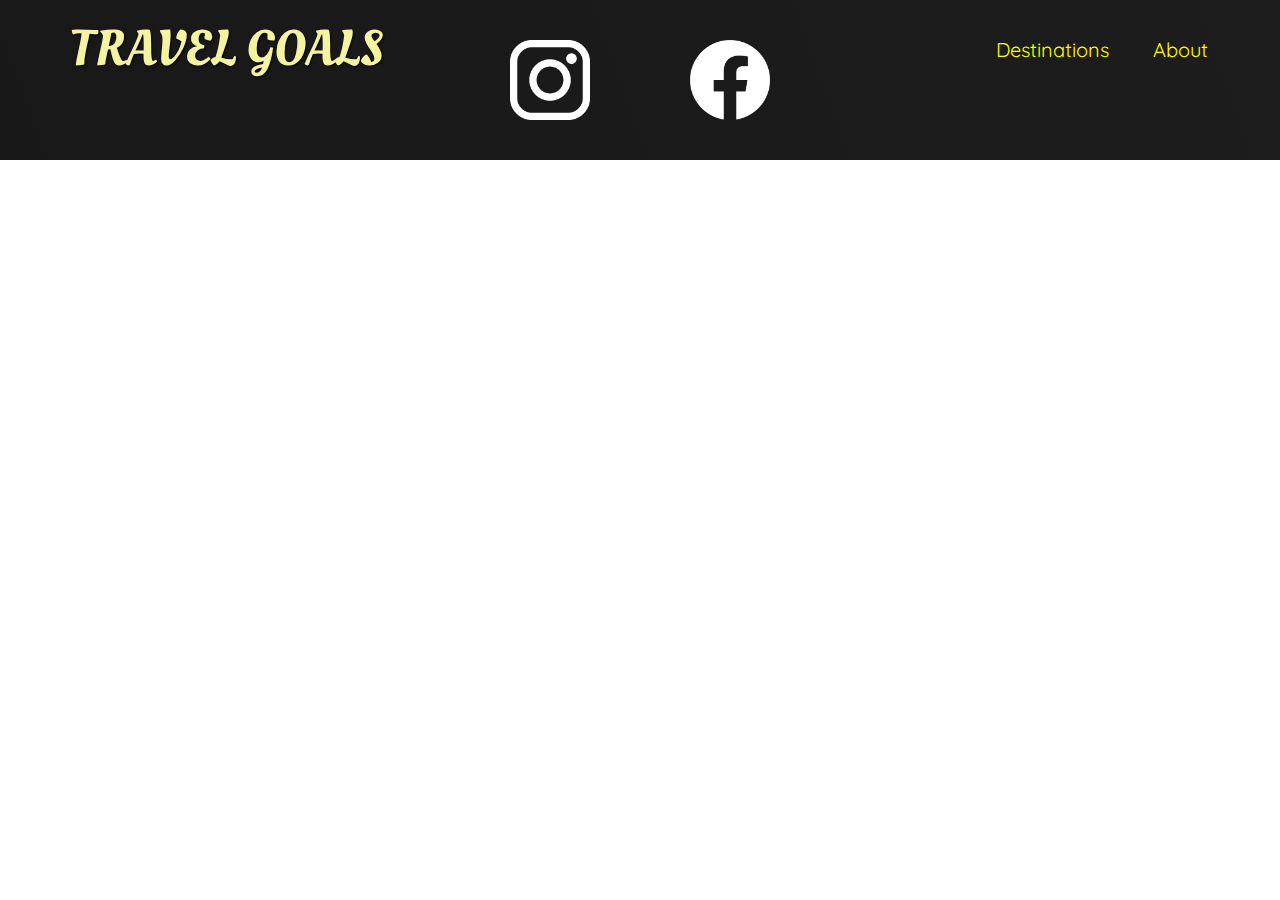
==== places.html @ 2ed45830 "started working on places.html and created places.css" ====
<!DOCTYPE html>
<html lang="en">
<head>
    <meta charset="UTF-8">
    <link
    href="https://fonts.googleapis.com/css2?family=Raleway:wght@700&family=Oleo+Script:wght@700&family=Quicksand:wght@300;500;700&display=swap"
    rel="stylesheet"/>
    <link rel="stylesheet" href="shared.css">
    <link rel="stylesheet" href="places.css">
    <title>Travel Goals</title>
</head>
<body>
    <header>
    <div id="page-logo">
        <a href="/index.html">Travel Goals</a>
    </div>
        <nav>
            <ul>
                <li><a href="/places.html">Destinations</a></li>
                <li><a href="">About</a></li>
            </ul>
        </nav>
    </header>
    <main>

    </main>
    <footer>
        <ul>
            <li><a href="https://www.instagram.com/"><img src="/images/icons/insta.png" alt="icon of instagram"></a></li>
            <li><a href="https://www.facebook.com/"><img src="/images/icons/facebook.png" alt="icon of facebook"></a></li>
        </ul>
    </footer>
</body>
</html>
---- shared.css ----
body {
    font-family: "Quicksand", sans-serif;
    margin: 0;
}

header {
    display: flex;
    justify-content: space-between;
    align-items: center;
    padding: 15px 60px;
    position: absolute;
    top: 0;
    left: 0;
    width: 100%;
    box-sizing: border-box;
}

#page-logo a {
    padding: 10px;
    font-family: "Oleo Script", sans-serif;
    color: rgb(245, 243, 160);
    font-size: 50px;
    text-decoration: none;
    text-transform: uppercase;
    text-shadow: 1px 1px 2px rgb(0, 0, 0);
}

ul {
    text-decoration: none;
    list-style: none;
    margin: 0;
    padding: 0;
}

header ul {
    display: flex;
    justify-content: space-between;
}

header li {
    margin-left: 20px;
}

header a {
    color: rgb(255, 251, 0);
    text-decoration: none;
    font-size: 20px;
    padding: 12px;
    text-shadow: 1 1 2 rgba(0, 0, 0, 0.2);
    border-radius: 8px;
}

header ul a:hover {
    color: rgb(77, 77, 77);
    background-color: rgb(255, 251, 0);
}

footer {
    background: linear-gradient(70deg, rgb(24, 24, 24), rgb(29,29,29));
}

footer ul {
    display: flex;
    justify-content: center;
    padding: 40px;
}

footer li {
    width: 80px;
    height: 80px;
    margin: 0 50px;
}

footer img {
    width: 100%;
    height: 100%;
}
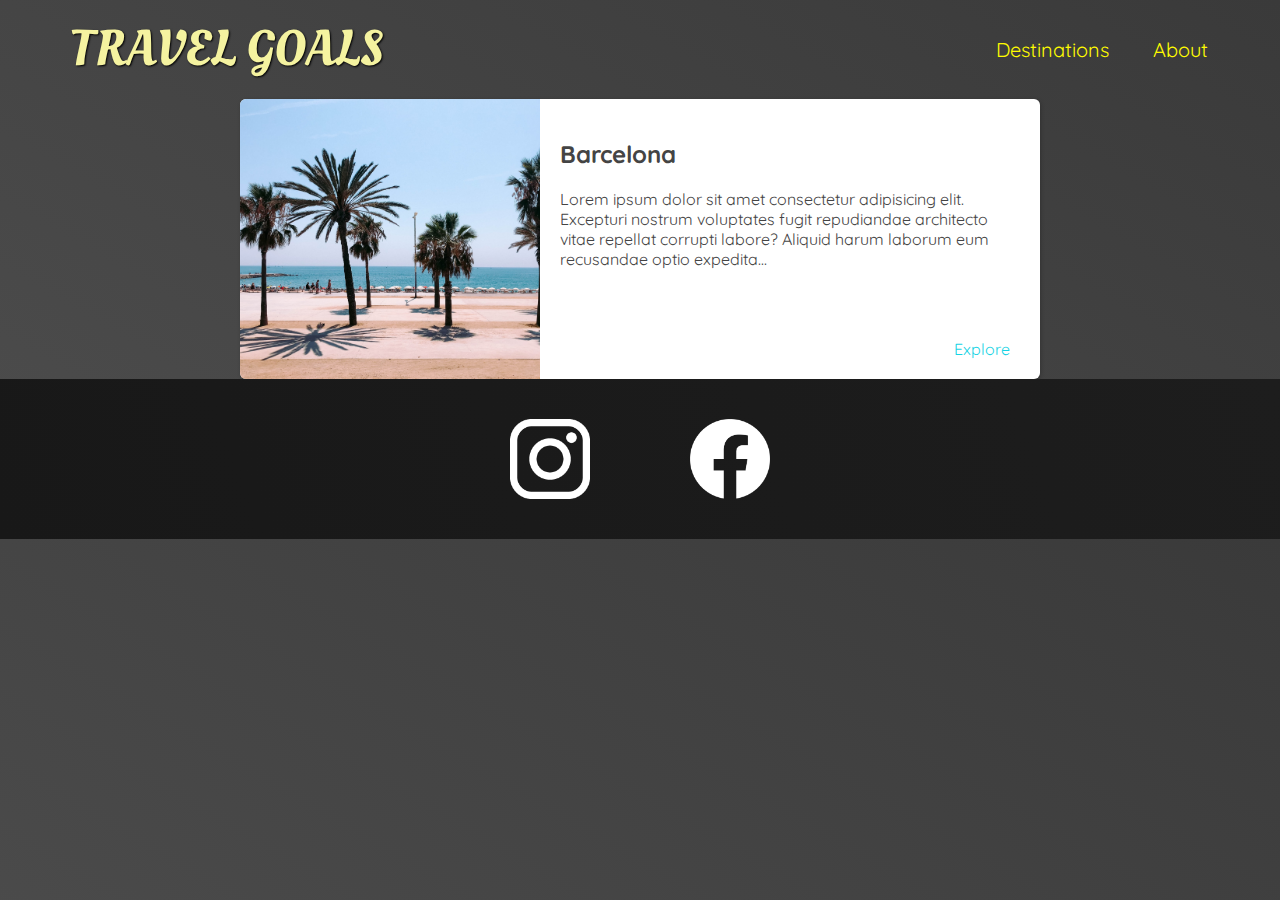
==== commit 53277bd0: "created first card in the places.html" ====
--- a/places.html
+++ b/places.html
@@ -22,7 +22,22 @@
         </nav>
     </header>
     <main>
-
+        <ul>
+            <li>
+                <img src="/images/places/barcelona.jpg" alt="image of barcelona">
+                <div class="item-content">
+                    <div>
+                        <h2>Barcelona</h2>
+                        <p>
+                        Lorem ipsum dolor sit amet consectetur adipisicing elit. Excepturi nostrum voluptates fugit repudiandae architecto vitae repellat corrupti labore? Aliquid harum laborum eum recusandae optio expedita...
+                        </p>
+                    </div>
+                    <div class="actions">
+                        <a href="https://en.wikipedia.org/wiki/Barcelona">Explore</a>
+                    </div>
+                </div>
+            </li>
+        </ul>
     </main>
     <footer>
         <ul>
--- a/places.css
+++ b/places.css
@@ -0,0 +1,52 @@
+body {
+    color: rgb(68, 68, 68);
+    background: linear-gradient(30deg, rgb(77, 77, 77), rgb(58, 58, 58));
+}
+
+header {
+    position: static;
+}
+
+main ul {
+    width: 800px;
+    margin: 0 auto;
+}
+
+main li {
+    display: flex;
+    background-color: white;
+    box-shadow: 1px 1px 4px rgba(0, 0, 0, 0.2);
+    border-radius: 6px;
+    overflow: hidden;
+}
+
+
+main li img {
+    width: 300px;
+    height: 280px;
+    object-fit: cover;
+}
+
+.item-content {
+    padding: 20px;
+    display: flex;
+    flex-direction: column;
+    justify-content: space-between;
+
+}
+
+.actions {
+    text-align: right;
+}
+
+.actions a {
+    text-decoration: none;
+    color: blue;
+    padding: 10px;
+    color: rgb(22, 211, 228);
+    border-radius: 8px;
+}
+
+.actions a:hover {
+    background-color: rgb(235, 253, 255);
+}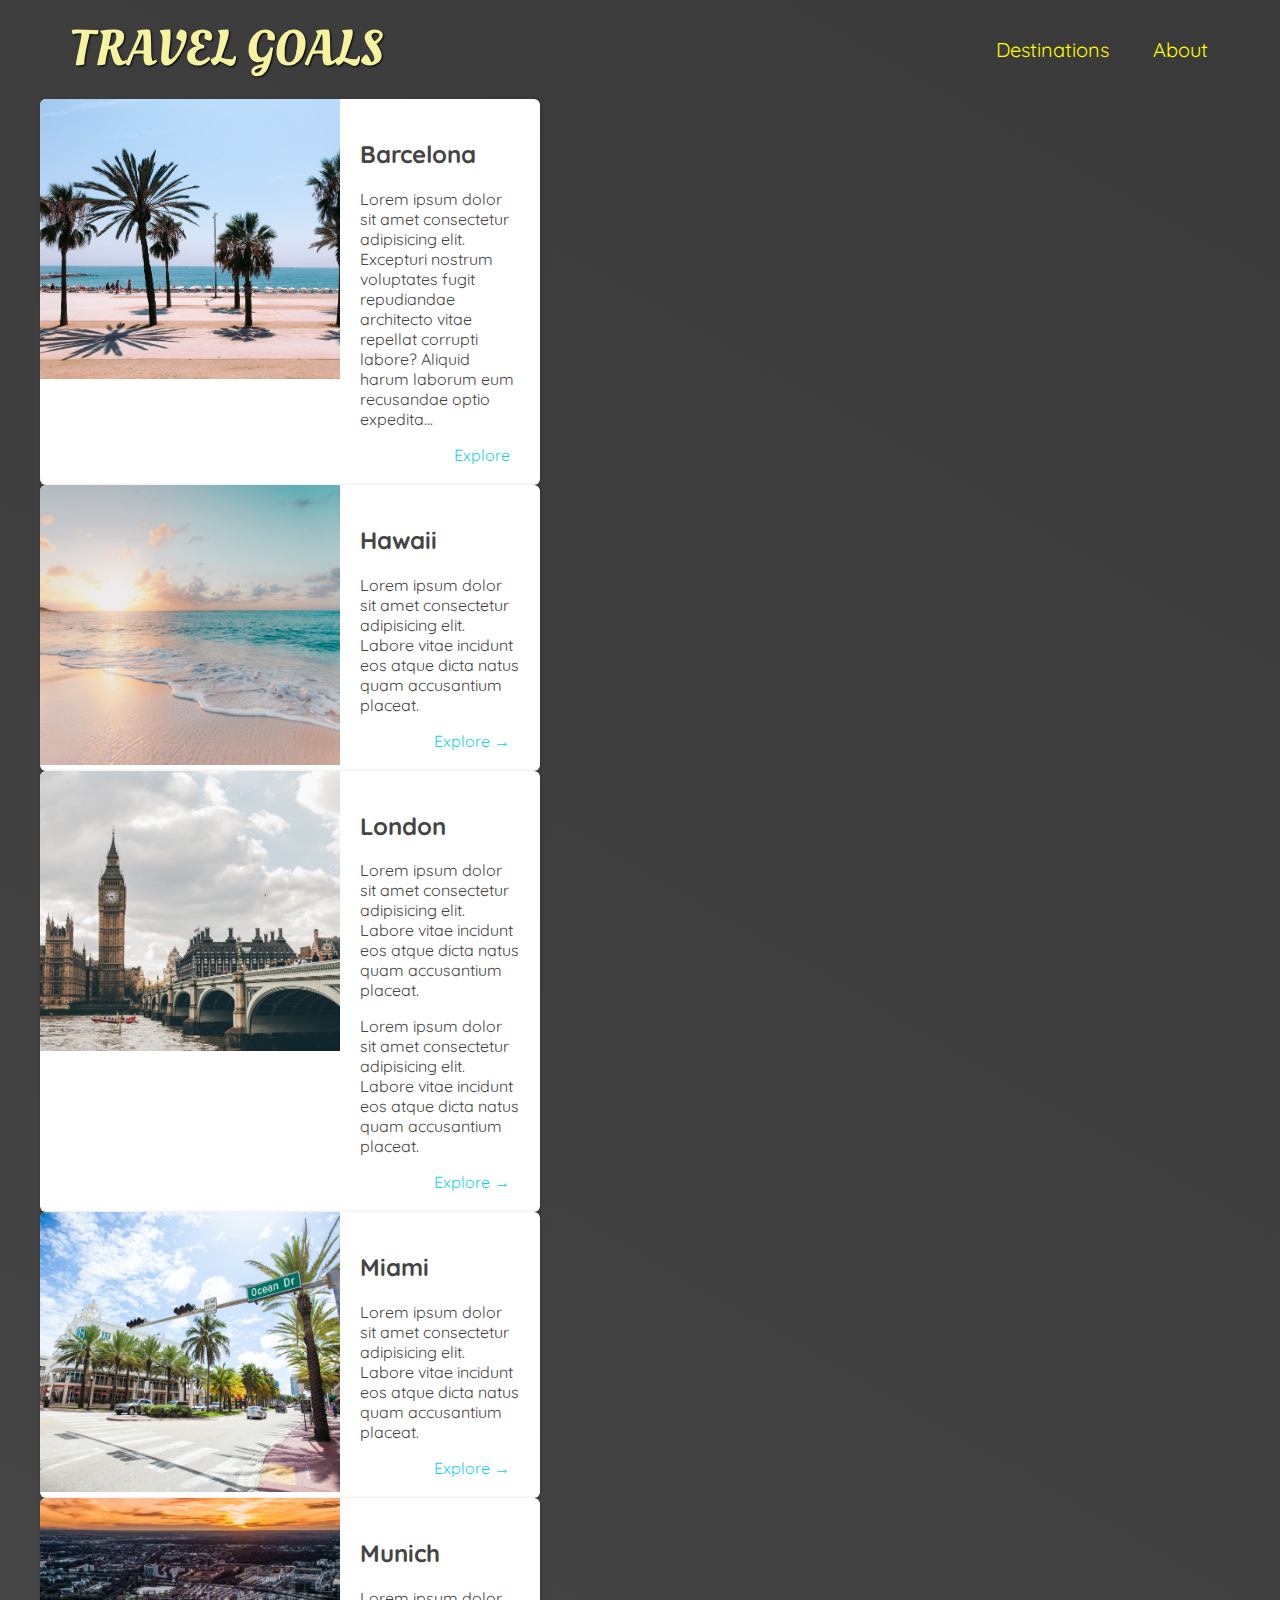
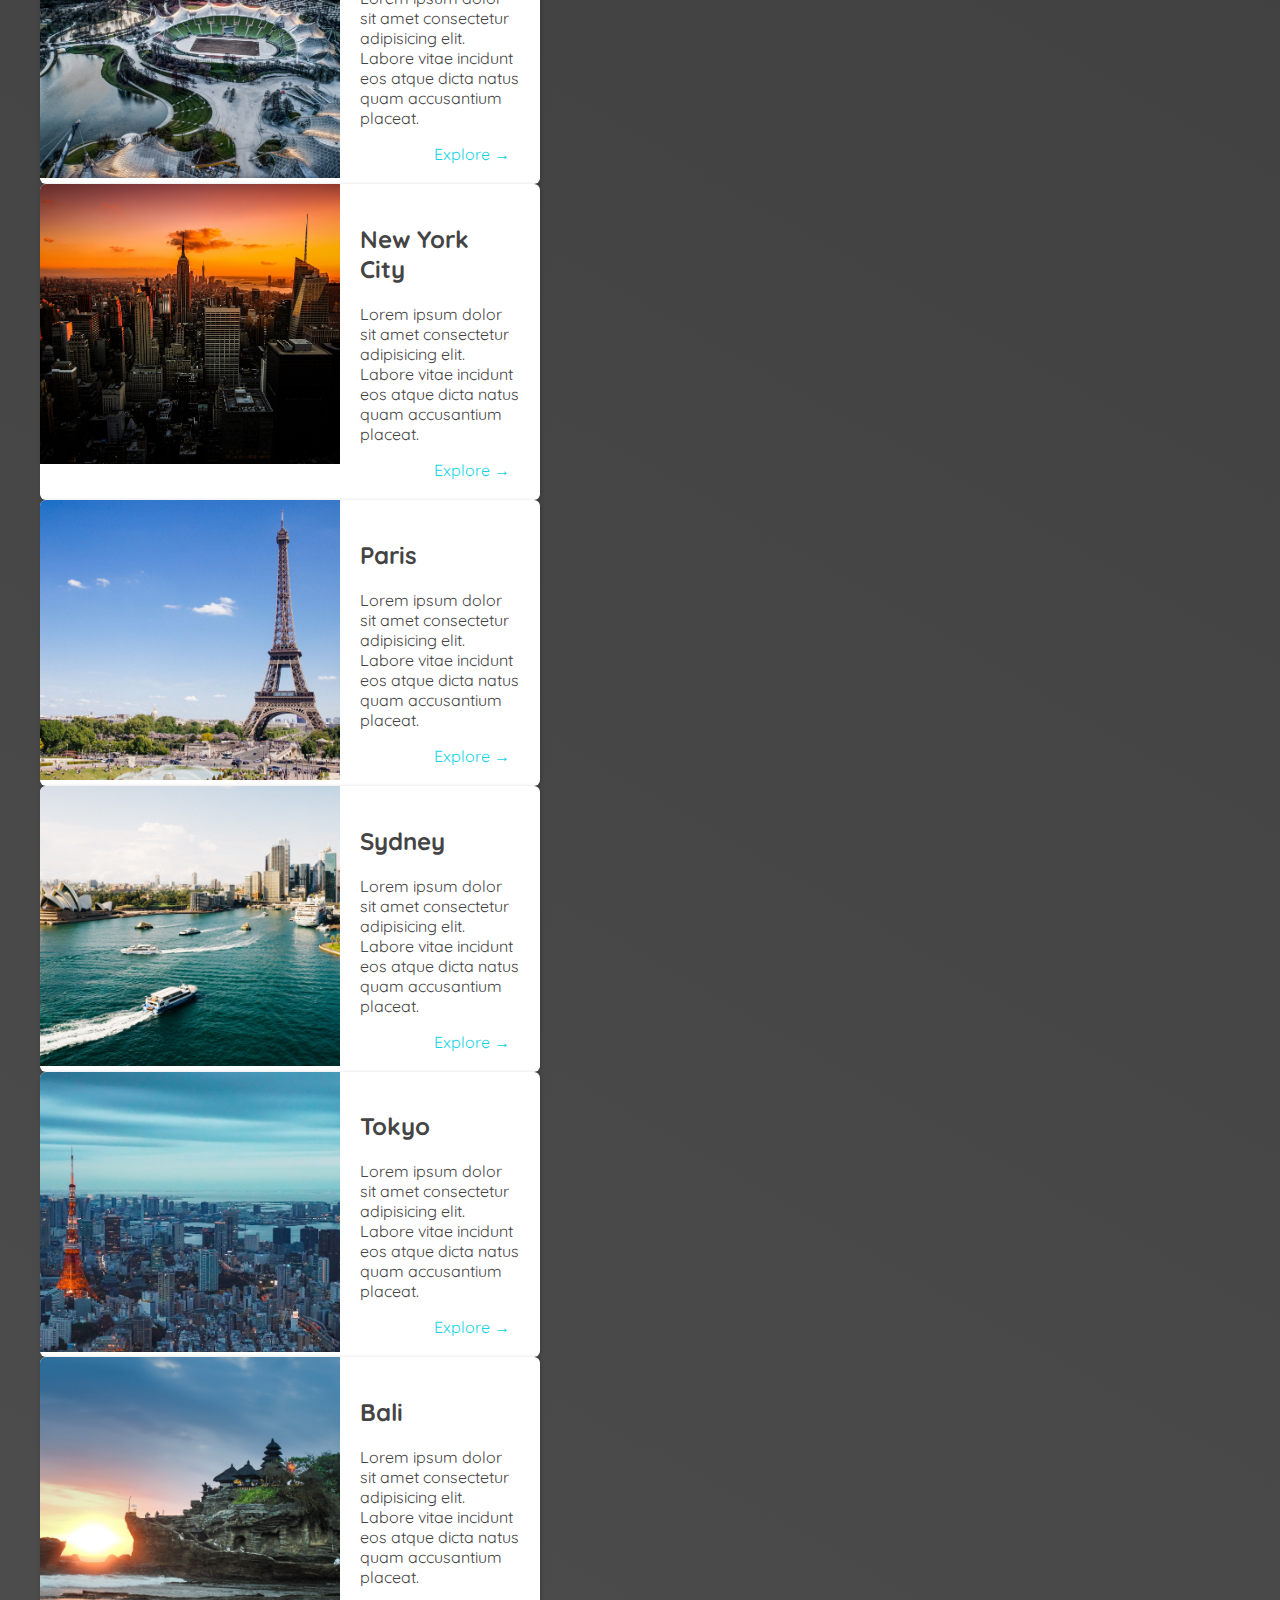
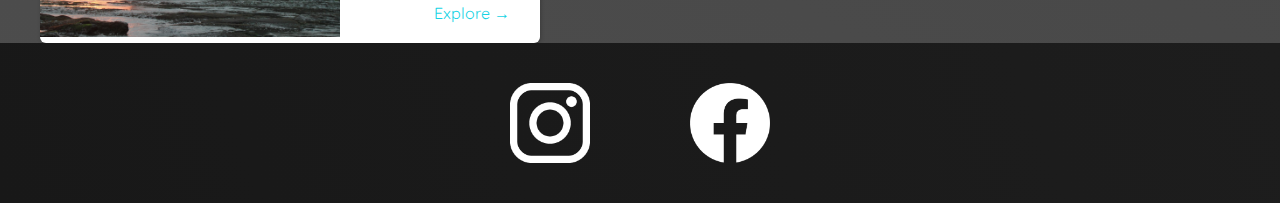
==== commit 16f1084d: "completed creating 10 cards" ====
--- a/places.html
+++ b/places.html
@@ -37,6 +37,147 @@
                     </div>
                 </div>
             </li>
+            <li>
+                <img src="images/places/hawaii.jpg" alt="Hawaii beach" />
+                <div class="item-content">
+                  <div>
+                    <h2>Hawaii</h2>
+                    <p>
+                      Lorem ipsum dolor sit amet consectetur adipisicing elit. Labore
+                      vitae incidunt eos atque dicta natus quam accusantium placeat.
+                    </p>
+                  </div>
+                  <div class="actions">
+                    <a href="hhttps://en.wikipedia.org/wiki/Hawaii">Explore &#x2192</a>
+                  </div>
+                </div>
+              </li>
+              <li>
+                <img src="images/places/london.jpg" alt="London city" />
+                <div class="item-content">
+                  <div>
+                    <h2>London</h2>
+                    <p>
+                      Lorem ipsum dolor sit amet consectetur adipisicing elit. Labore
+                      vitae incidunt eos atque dicta natus quam accusantium placeat.
+                    </p>
+                    <p>
+                      Lorem ipsum dolor sit amet consectetur adipisicing elit. Labore
+                      vitae incidunt eos atque dicta natus quam accusantium placeat.
+                    </p>
+                  </div>
+                  <div class="actions">
+                    <a href="https://en.wikipedia.org/wiki/London">Explore &#x2192</a>
+                  </div>
+                </div>
+              </li>
+              <li>
+                <img src="images/places/miami.jpg" alt="Miami streets" />
+                <div class="item-content">
+                  <div>
+                    <h2>Miami</h2>
+                    <p>
+                      Lorem ipsum dolor sit amet consectetur adipisicing elit. Labore
+                      vitae incidunt eos atque dicta natus quam accusantium placeat.
+                    </p>
+                  </div>
+                  <div class="actions">
+                    <a href="https://en.wikipedia.org/wiki/Miami">Explore &#x2192</a>
+                  </div>
+                </div>
+              </li>
+              <li>
+                <img src="images/places/munich.jpg" alt="Munich football stadium" />
+                <div class="item-content">
+                  <div>
+                    <h2>Munich</h2>
+                    <p>
+                      Lorem ipsum dolor sit amet consectetur adipisicing elit. Labore
+                      vitae incidunt eos atque dicta natus quam accusantium placeat.
+                    </p>
+                  </div>
+                  <div class="actions">
+                    <a href="https://en.wikipedia.org/wiki/Munich">Explore &#x2192</a>
+                  </div>
+                </div>
+              </li>
+              <li>
+                <img src="images/places/new-york-city.jpg" alt="New York City skyline" />
+                <div class="item-content">
+                  <div>
+                    <h2>New York City</h2>
+                    <p>
+                      Lorem ipsum dolor sit amet consectetur adipisicing elit. Labore
+                      vitae incidunt eos atque dicta natus quam accusantium placeat.
+                    </p>
+                  </div>
+                  <div class="actions">
+                    <a href="https://en.wikipedia.org/wiki/New_York_City"
+                      >Explore &#x2192</a
+                    >
+                  </div>
+                </div>
+              </li>
+              <li>
+                <img src="images/places/paris.jpg" alt="Paris city" />
+                <div class="item-content">
+                  <div>
+                    <h2>Paris</h2>
+                    <p>
+                      Lorem ipsum dolor sit amet consectetur adipisicing elit. Labore
+                      vitae incidunt eos atque dicta natus quam accusantium placeat.
+                    </p>
+                  </div>
+                  <div class="actions">
+                    <a href="https://en.wikipedia.org/wiki/Paris">Explore &#x2192</a>
+                  </div>
+                </div>
+              </li>
+              <li>
+                <img src="images/places/sydney.jpg" alt="Sydney beach" />
+                <div class="item-content">
+                  <div>
+                    <h2>Sydney</h2>
+                    <p>
+                      Lorem ipsum dolor sit amet consectetur adipisicing elit. Labore
+                      vitae incidunt eos atque dicta natus quam accusantium placeat.
+                    </p>
+                  </div>
+                  <div class="actions">
+                    <a href="https://en.wikipedia.org/wiki/Sydney">Explore &#x2192</a>
+                  </div>
+                </div>
+              </li>
+              <li>
+                <img src="images/places/tokyo.jpg" alt="Tokyo skyline" />
+                <div class="item-content">
+                  <div>
+                    <h2>Tokyo</h2>
+                    <p>
+                      Lorem ipsum dolor sit amet consectetur adipisicing elit. Labore
+                      vitae incidunt eos atque dicta natus quam accusantium placeat.
+                    </p>
+                  </div>
+                  <div class="actions">
+                    <a href="https://en.wikipedia.org/wiki/Tokyo">Explore &#x2192</a>
+                  </div>
+                </div>
+              </li>
+              <li>
+                <img src="images/places/bali.jpg" alt="Bali beach" />
+                <div class="item-content">
+                  <div>
+                    <h2>Bali</h2>
+                    <p>
+                      Lorem ipsum dolor sit amet consectetur adipisicing elit. Labore
+                      vitae incidunt eos atque dicta natus quam accusantium placeat.
+                    </p>
+                  </div>
+                  <div class="actions">
+                    <a href="https://en.wikipedia.org/wiki/Bali">Explore &#x2192</a>
+                  </div>
+                </div>
+              </li>
         </ul>
     </main>
     <footer>
--- a/places.css
+++ b/places.css
@@ -8,7 +8,7 @@
 }
 
 main ul {
-    width: 800px;
+    width: 1200px;
     margin: 0 auto;
 }
 
@@ -18,6 +18,7 @@
     box-shadow: 1px 1px 4px rgba(0, 0, 0, 0.2);
     border-radius: 6px;
     overflow: hidden;
+    width: 500px;
 }
 
 
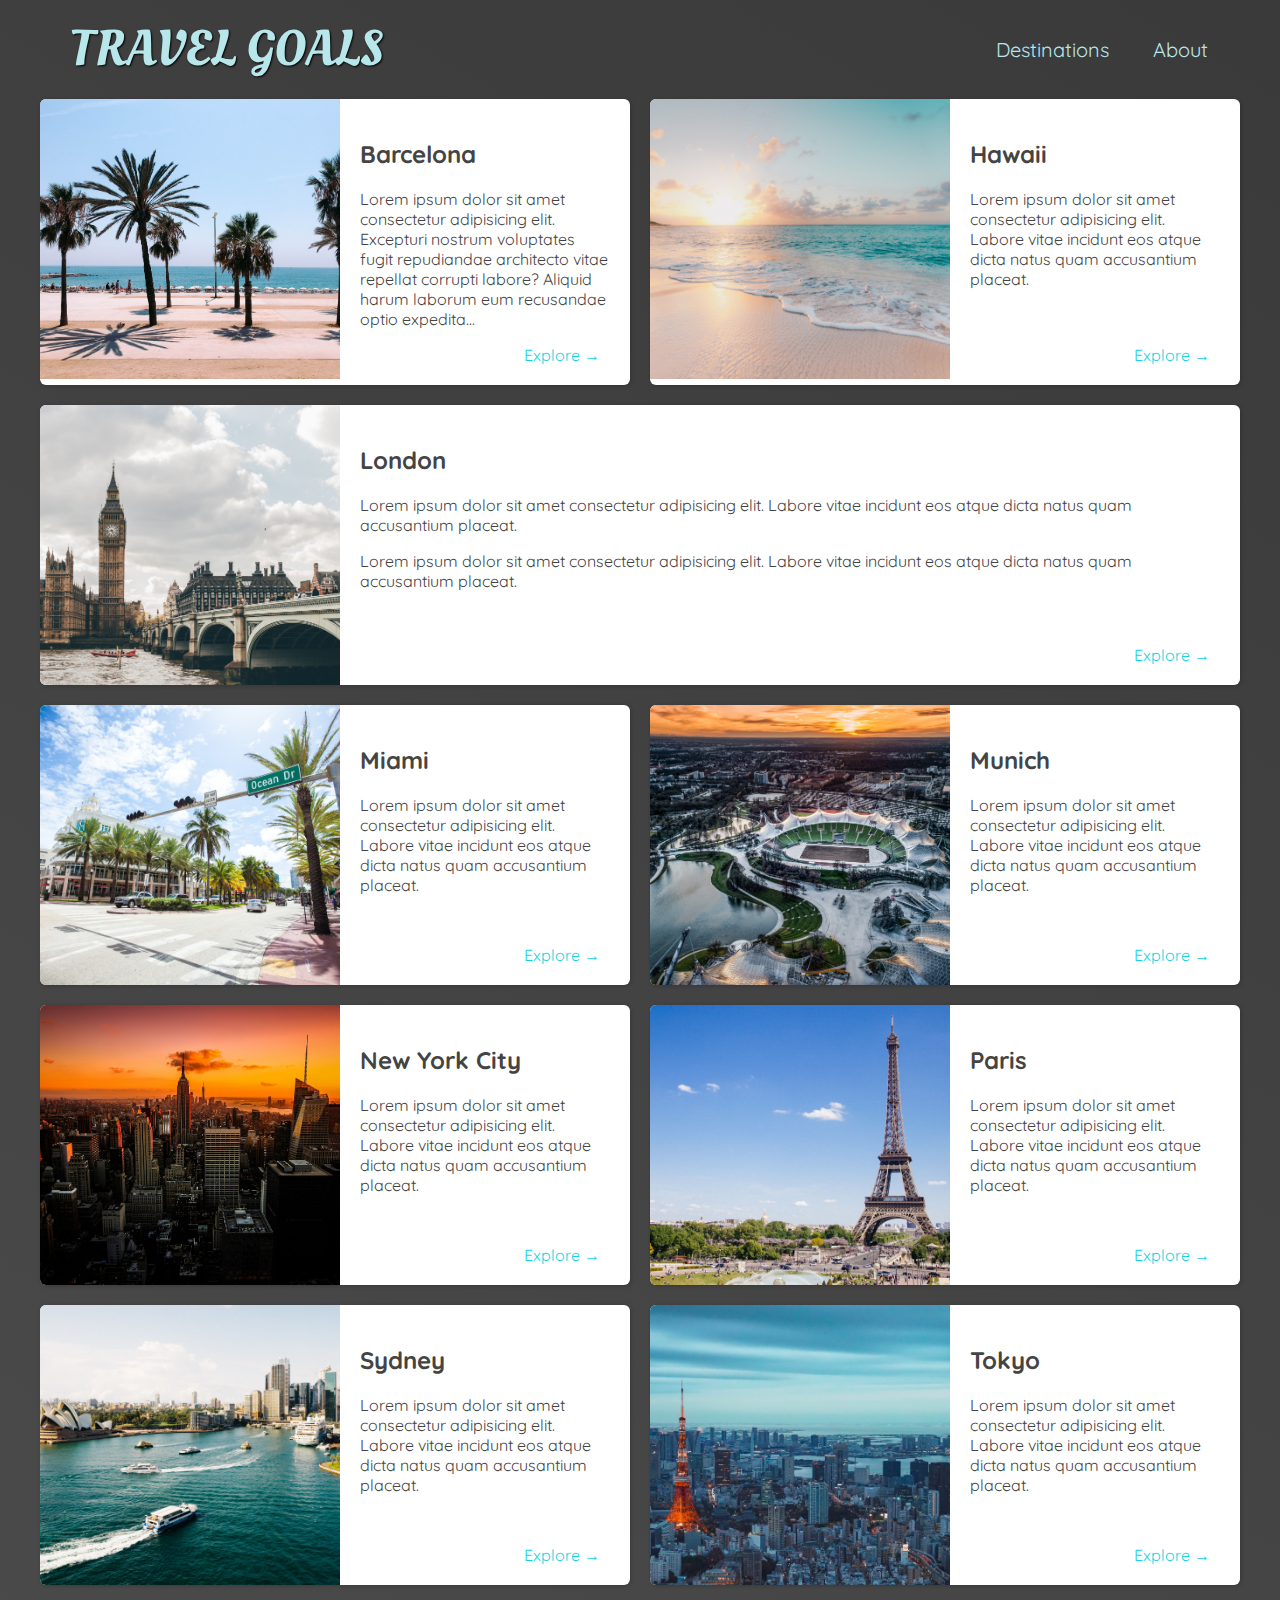
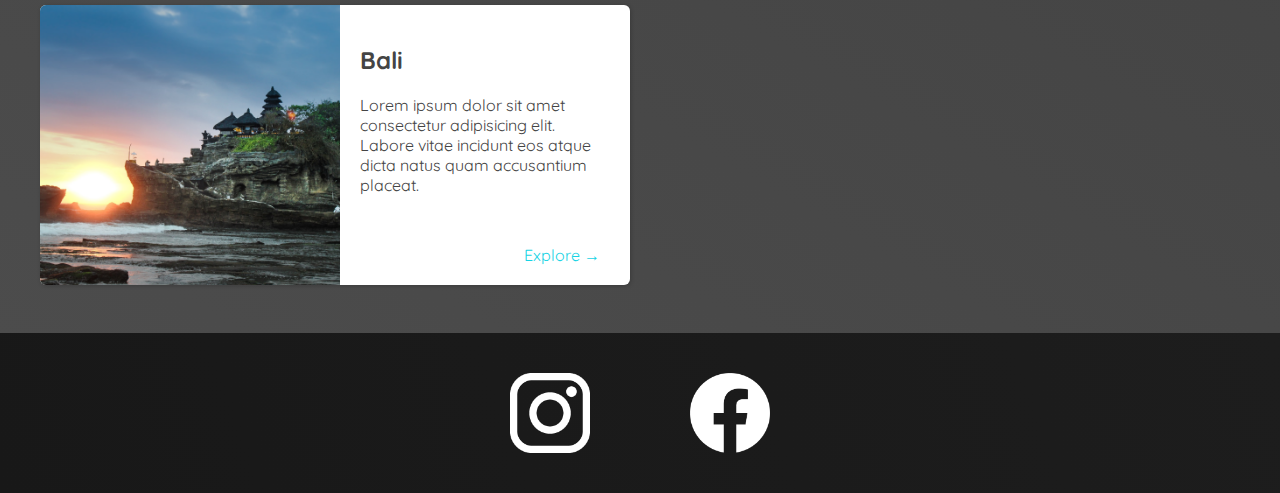
==== commit 132bf9b8: "website completed" ====
--- a/places.html
+++ b/places.html
@@ -33,7 +33,7 @@
                         </p>
                     </div>
                     <div class="actions">
-                        <a href="https://en.wikipedia.org/wiki/Barcelona">Explore</a>
+                        <a href="https://en.wikipedia.org/wiki/Barcelona">Explore  &#x2192</a>
                     </div>
                 </div>
             </li>
--- a/shared.css
+++ b/shared.css
@@ -30,6 +30,7 @@
     list-style: none;
     margin: 0;
     padding: 0;
+    display: grid;
 }
 
 header ul {
--- a/places.css
+++ b/places.css
@@ -1,15 +1,32 @@
 body {
     color: rgb(68, 68, 68);
     background: linear-gradient(30deg, rgb(77, 77, 77), rgb(58, 58, 58));
+}
+
+#page-logo a {
+    color: rgb(183, 230, 235);
 }
 
 header {
     position: static;
 }
 
+header a {
+    color: rgb(183, 230, 235);
+}
+
+header nav a:hover {
+    background-color: rgb(183, 230, 235);
+    color: rgb(59, 59, 59);
+}
+
+
 main ul {
     width: 1200px;
-    margin: 0 auto;
+    margin: 0 auto 48px auto;
+    display: grid;
+    grid-template-columns: 1fr 1fr;
+    gap: 20px 20px;
 }
 
 main li {
@@ -18,7 +35,10 @@
     box-shadow: 1px 1px 4px rgba(0, 0, 0, 0.2);
     border-radius: 6px;
     overflow: hidden;
-    width: 500px;
+}
+
+main li:nth-of-type(3) {
+    grid-column: 1 / 3;
 }
 
 
@@ -50,4 +70,4 @@
 
 .actions a:hover {
     background-color: rgb(235, 253, 255);
-}+}
